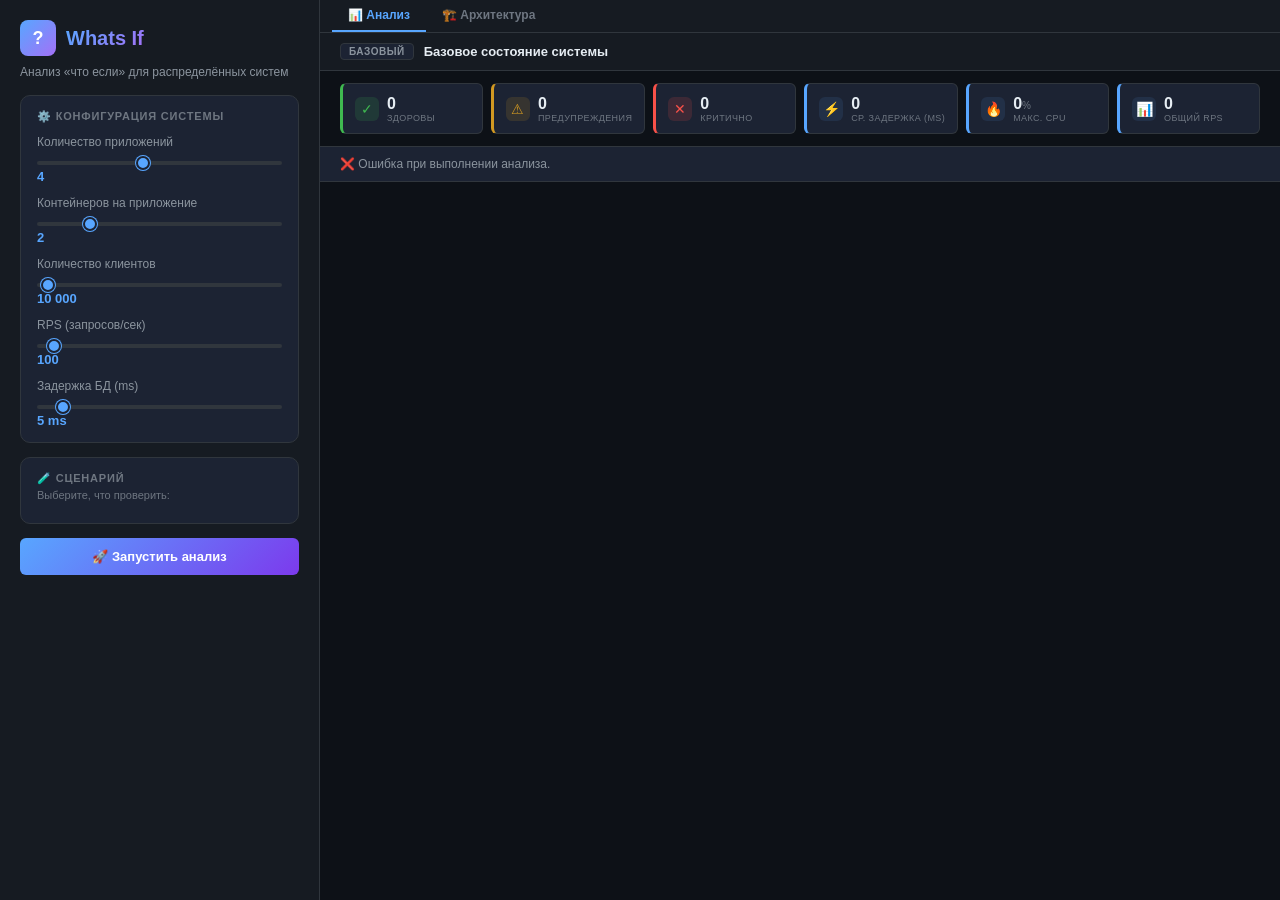
==== static/index.html @ 3dae896d "Initial commit" ====
<!DOCTYPE html>
<html lang="ru">
<head>
<meta charset="UTF-8">
<meta name="viewport" content="width=device-width, initial-scale=1.0">
<title>Whats If — Анализ сценариев</title>
<link rel="stylesheet" href="/static/css/style.css">
</head>
<body>

<div class="app">
  <aside class="sidebar">
    <div class="logo">
      <span class="logo-icon">?</span>
      <span class="logo-text">Whats If</span>
    </div>
    <p class="subtitle">Анализ «что если» для распределённых систем</p>

    <div class="panel-section">
      <h3>⚙️ Конфигурация системы</h3>

      <div class="field">
        <label for="numApps">Количество приложений</label>
        <input type="range" id="numApps" min="1" max="8" value="4">
        <div class="field-value"><span id="numAppsVal">4</span></div>
      </div>

      <div class="field">
        <label for="contsPerApp">Контейнеров на приложение</label>
        <input type="range" id="contsPerApp" min="1" max="6" value="2">
        <div class="field-value"><span id="contsPerAppVal">2</span></div>
      </div>

      <div class="field">
        <label for="numClients">Количество клиентов</label>
        <input type="range" id="numClients" min="1000" max="500000" value="10000" step="1000">
        <div class="field-value"><span id="numClientsVal">10 000</span></div>
      </div>

      <div class="field">
        <label for="rps">RPS (запросов/сек)</label>
        <input type="range" id="rps" min="10" max="2000" value="100" step="10">
        <div class="field-value"><span id="rpsVal">100</span></div>
      </div>

      <div class="field">
        <label for="dbLatency">Задержка БД (ms)</label>
        <input type="range" id="dbLatency" min="1" max="50" value="5" step="1">
        <div class="field-value"><span id="dbLatencyVal">5</span> ms</div>
      </div>
    </div>

    <div class="panel-section">
      <h3>🧪 Сценарий</h3>
      <p class="section-hint">Выберите, что проверить:</p>
      <div id="scenarios" class="scenario-list"></div>
    </div>

    <button id="analyzeBtn" class="btn-primary">🚀 Запустить анализ</button>
  </aside>

  <main class="main">
    <div class="tab-bar">
      <button class="tab active" data-tab="analysis">📊 Анализ</button>
      <button class="tab" data-tab="architecture">🏗️ Архитектура</button>
    </div>

    <div id="tabAnalysis" class="tab-panel active">
      <div class="top-bar">
        <div class="top-bar-left">
          <span class="scenario-badge" id="scenarioBadge">Базовый</span>
          <span class="scenario-label" id="scenarioLabel">Базовое состояние системы</span>
        </div>
        <div class="last-updated" id="lastUpdated"></div>
      </div>

      <div class="summary-cards" id="summaryCards">
        <div class="card summary-card healthy">
          <div class="card-icon">✓</div>
          <div class="card-body">
            <div class="card-value" id="healthyCount">0</div>
            <div class="card-label">Здоровы</div>
          </div>
        </div>
        <div class="card summary-card warning">
          <div class="card-icon">⚠</div>
          <div class="card-body">
            <div class="card-value" id="warningCount">0</div>
            <div class="card-label">Предупреждения</div>
          </div>
        </div>
        <div class="card summary-card critical">
          <div class="card-icon">✕</div>
          <div class="card-body">
            <div class="card-value" id="criticalCount">0</div>
            <div class="card-label">Критично</div>
          </div>
        </div>
        <div class="card summary-card info">
          <div class="card-icon">⚡</div>
          <div class="card-body">
            <div class="card-value" id="avgLatency">0</div>
            <div class="card-label">Ср. задержка (ms)</div>
          </div>
        </div>
        <div class="card summary-card info">
          <div class="card-icon">🔥</div>
          <div class="card-body">
            <div class="card-value" id="maxCpu">0<span class="unit">%</span></div>
            <div class="card-label">Макс. CPU</div>
          </div>
        </div>
        <div class="card summary-card info">
          <div class="card-icon">📊</div>
          <div class="card-body">
            <div class="card-value" id="totalRps">0</div>
            <div class="card-label">Общий RPS</div>
          </div>
        </div>
      </div>

      <div class="description-box" id="descriptionBox">
        <div class="desc-text" id="descText">Настройте конфигурацию и выберите сценарий, затем нажмите «Запустить анализ».</div>
      </div>

      <div class="rec-collapse" id="recBox" style="display:none">
        <div class="rec-toggle" id="recToggle">
          <span>💡 Рекомендации</span>
          <span class="rec-count" id="recCount">0</span>
          <span class="rec-arrow">▶</span>
        </div>
        <div class="rec-body" id="recBody">
          <div class="rec-list" id="recList"></div>
        </div>
      </div>

      <div class="results-panel" id="resultsPanel" style="display:none">
        <div class="results-title" id="resultsTitle"></div>
        <div class="results-verdict" id="resultsVerdict"></div>
        <div class="results-what" id="resultsWhat"></div>
        <div class="results-limits" id="resultsLimits"></div>
      </div>

      <div class="graph-container">
        <div id="graph"></div>
      </div>
    </div>

    <div id="tabArchitecture" class="tab-panel">
      <div class="top-bar">
        <div class="top-bar-left">
          <span class="scenario-label">🏗️ Архитектура системы (BI_3049)</span>
        </div>
        <div class="last-updated" id="archUpdated"></div>
        <button class="btn-primary" id="archAnalyzeAllBtn" style="font-size:12px;padding:4px 10px;margin-left:8px">🚀 Анализировать всё</button>
      </div>
      <div class="graph-container" style="position:relative">
        <div id="archGraph"></div>
        <div id="archInfo" class="arch-info" style="display:none">
          <div class="arch-info-header">
            <span id="archInfoTitle">Компонент</span>
            <button class="arch-info-close" id="archInfoClose">✕</button>
          </div>
          <div class="arch-info-body" id="archInfoBody"></div>
          <button class="btn-primary" id="archAnalyzeBtn" style="margin-top:8px;font-size:12px;padding:8px">📊 Анализировать этот компонент</button>
        </div>
      </div>
    </div>
  </main>
</div>

<div class="modal-overlay" id="modal">
  <div class="modal">
    <div class="modal-header">
      <span id="modalTitle">Детали компонента</span>
      <button class="modal-close" id="modalClose">✕</button>
    </div>
    <div class="modal-body" id="modalBody"></div>
  </div>
</div>

<script src="https://d3js.org/d3.v7.min.js"></script>
<script src="/static/js/app.js"></script>
</body>
</html>
---- static/css/style.css ----
* {
  margin: 0;
  padding: 0;
  box-sizing: border-box;
}

:root {
  --bg-primary: #0d1117;
  --bg-secondary: #161b22;
  --bg-card: #1c2333;
  --bg-hover: #212a3e;
  --border: #30363d;
  --text-primary: #e6edf3;
  --text-secondary: #8b949e;
  --text-muted: #6e7681;
  --accent: #58a6ff;
  --accent-hover: #79c0ff;
  --green: #3fb950;
  --green-bg: rgba(63, 185, 80, 0.15);
  --yellow: #d29922;
  --yellow-bg: rgba(210, 153, 34, 0.15);
  --red: #f85149;
  --red-bg: rgba(248, 81, 73, 0.15);
  --blue: #58a6ff;
  --blue-bg: rgba(88, 166, 255, 0.1);
  --radius: 10px;
  --radius-sm: 6px;
  --font-mono: 'SF Mono', Monaco, 'Cascadia Code', 'JetBrains Mono', monospace;
}

body {
  font-family: -apple-system, BlinkMacSystemFont, 'Segoe UI', Roboto, Oxygen, sans-serif;
  background: var(--bg-primary);
  color: var(--text-primary);
  height: 100vh;
  overflow: hidden;
  font-size: 14px;
}

.app {
  display: flex;
  height: 100vh;
}

/* ── Sidebar ────────────────────────────────────────────── */
.sidebar {
  width: 320px;
  min-width: 320px;
  background: var(--bg-secondary);
  border-right: 1px solid var(--border);
  padding: 20px;
  overflow-y: auto;
  display: flex;
  flex-direction: column;
  gap: 14px;
}

.logo {
  display: flex;
  align-items: center;
  gap: 10px;
}

.logo-icon {
  width: 36px;
  height: 36px;
  border-radius: 8px;
  background: linear-gradient(135deg, var(--accent), #a371f7);
  display: flex;
  align-items: center;
  justify-content: center;
  font-size: 18px;
  font-weight: 700;
  color: #fff;
}

.logo-text {
  font-size: 20px;
  font-weight: 700;
  background: linear-gradient(135deg, var(--accent), #a371f7);
  -webkit-background-clip: text;
  -webkit-text-fill-color: transparent;
  background-clip: text;
}

.subtitle {
  font-size: 12px;
  color: var(--text-secondary);
  margin-top: -6px;
  line-height: 1.4;
}

.section-hint {
  font-size: 11px;
  color: var(--text-muted);
  margin-bottom: 8px;
  margin-top: -8px;
}

/* ── Panel ──────────────────────────────────────────────── */
.panel-section {
  background: var(--bg-card);
  border: 1px solid var(--border);
  border-radius: var(--radius);
  padding: 14px 16px;
}

.panel-section h3 {
  font-size: 11px;
  text-transform: uppercase;
  letter-spacing: 0.8px;
  color: var(--text-muted);
  margin-bottom: 12px;
  font-weight: 600;
}

.field {
  margin-bottom: 12px;
}

.field:last-child {
  margin-bottom: 0;
}

.field label {
  display: block;
  font-size: 12px;
  color: var(--text-secondary);
  margin-bottom: 3px;
  font-weight: 500;
}

.field input[type="range"] {
  width: 100%;
  height: 4px;
  -webkit-appearance: none;
  appearance: none;
  background: var(--border);
  border-radius: 2px;
  outline: none;
}

.field input[type="range"]::-webkit-slider-thumb {
  -webkit-appearance: none;
  appearance: none;
  width: 14px;
  height: 14px;
  border-radius: 50%;
  background: var(--accent);
  cursor: pointer;
  border: 2px solid var(--bg-card);
  box-shadow: 0 0 0 1px var(--accent);
}

.field-value {
  font-size: 13px;
  font-weight: 600;
  color: var(--accent);
  margin-top: 1px;
}

/* ── Scenarios ──────────────────────────────────────────── */
.scenario-list {
  display: flex;
  flex-direction: column;
  gap: 4px;
}

.scenario-item {
  padding: 8px 10px;
  border: 1px solid var(--border);
  border-radius: var(--radius-sm);
  cursor: pointer;
  transition: all 0.15s ease;
  background: transparent;
}

.scenario-item:hover {
  background: var(--bg-hover);
  border-color: var(--text-muted);
}

.scenario-item.active {
  border-color: var(--accent);
  background: var(--blue-bg);
  box-shadow: 0 0 0 1px var(--accent);
}

.scenario-item .s-name {
  font-size: 12px;
  font-weight: 600;
  color: var(--text-primary);
}

.scenario-item .s-desc {
  font-size: 10px;
  color: var(--text-muted);
  margin-top: 1px;
  line-height: 1.3;
}

.scenario-item .s-params {
  font-size: 9px;
  color: var(--accent);
  margin-top: 2px;
  font-family: var(--font-mono);
}

/* ── Button ─────────────────────────────────────────────── */
.btn-primary {
  padding: 11px 24px;
  background: linear-gradient(135deg, var(--accent), #7c3aed);
  color: #fff;
  border: none;
  border-radius: var(--radius-sm);
  font-size: 13px;
  font-weight: 600;
  cursor: pointer;
  transition: all 0.15s ease;
  width: 100%;
}

.btn-primary:hover {
  filter: brightness(1.15);
  transform: translateY(-1px);
}

.btn-primary:active {
  transform: translateY(0);
}

.btn-primary:disabled {
  opacity: 0.6;
  cursor: not-allowed;
  transform: none;
  filter: none;
}

/* ── Tabs ────────────────────────────────────────────────── */
.tab-bar {
  display: flex;
  background: var(--bg-secondary);
  border-bottom: 1px solid var(--border);
  padding: 0 12px;
  gap: 0;
}

.tab {
  padding: 8px 16px;
  font-size: 12px;
  font-weight: 600;
  background: none;
  border: none;
  border-bottom: 2px solid transparent;
  color: var(--text-muted);
  cursor: pointer;
  transition: all 0.15s;
}

.tab:hover {
  color: var(--text-primary);
  background: rgba(255,255,255,0.03);
}

.tab.active {
  color: var(--accent);
  border-bottom-color: var(--accent);
}

.tab-panel {
  display: none;
  flex-direction: column;
  flex: 1;
  overflow: hidden;
}

.tab-panel.active {
  display: flex;
}

.arch-info {
  position: absolute;
  top: 12px;
  right: 12px;
  width: 260px;
  background: var(--bg-secondary);
  border: 1px solid var(--border);
  border-radius: var(--radius);
  padding: 12px;
  z-index: 10;
  box-shadow: 0 8px 24px rgba(0,0,0,0.4);
}

.arch-info-header {
  display: flex;
  align-items: center;
  justify-content: space-between;
  margin-bottom: 8px;
  font-size: 13px;
  font-weight: 600;
}

.arch-info-close {
  background: none;
  border: none;
  color: var(--text-muted);
  cursor: pointer;
  font-size: 14px;
  padding: 2px;
}

.arch-info-body {
  font-size: 11px;
  color: var(--text-secondary);
  line-height: 1.5;
}

.arch-summary-badge {
  position: absolute;
  bottom: 12px;
  left: 12px;
  background: var(--bg-secondary);
  border: 1px solid var(--border);
  border-radius: var(--radius);
  padding: 8px 12px;
  font-size: 11px;
  z-index: 10;
  box-shadow: 0 4px 12px rgba(0,0,0,0.3);
  max-width: 300px;
}

.arch-summary-badge .asb-row {
  font-weight: 600;
  margin-bottom: 2px;
}

.arch-summary-badge .asb-verdict {
  font-size: 10px;
  color: var(--text-secondary);
  line-height: 1.3;
}

.arch-summary-badge .asb-hint {
  font-size: 9px;
  color: var(--text-muted);
  margin-top: 4px;
}

.arch-summary-badge.ok { border-left: 3px solid var(--green); }
.arch-summary-badge.warn { border-left: 3px solid var(--yellow); }
.arch-summary-badge.fail { border-left: 3px solid var(--red); }

.arch-info-body dt {
  color: var(--text-muted);
  font-size: 10px;
  text-transform: uppercase;
  letter-spacing: 0.4px;
  margin-top: 6px;
}

.arch-info-body dd {
  margin-left: 0;
  color: var(--text-primary);
}

/* ── Main ───────────────────────────────────────────────── */
.main {
  flex: 1;
  display: flex;
  flex-direction: column;
  overflow: hidden;
}

.top-bar {
  display: flex;
  align-items: center;
  justify-content: space-between;
  padding: 10px 20px;
  border-bottom: 1px solid var(--border);
  background: var(--bg-secondary);
}

.top-bar-left {
  display: flex;
  align-items: center;
  gap: 10px;
}

.scenario-badge {
  font-size: 10px;
  font-weight: 700;
  text-transform: uppercase;
  letter-spacing: 0.5px;
  padding: 2px 8px;
  border-radius: 4px;
  background: var(--bg-card);
  border: 1px solid var(--border);
  color: var(--text-secondary);
}

.scenario-badge.baseline { border-color: var(--green); color: var(--green); }
.scenario-badge.load_spike { border-color: var(--yellow); color: var(--yellow); }
.scenario-badge.container_failure { border-color: var(--red); color: var(--red); }
.scenario-badge.latency_spike { border-color: var(--red); color: var(--red); }
.scenario-badge.client_growth { border-color: var(--accent); color: var(--accent); }
.scenario-badge.scale_out { border-color: var(--green); color: var(--green); }
.scenario-badge.ddos { border-color: var(--red); color: var(--red); }

.scenario-label {
  font-size: 13px;
  font-weight: 600;
  color: var(--text-primary);
}

.last-updated {
  font-size: 10px;
  color: var(--text-muted);
  font-family: var(--font-mono);
}

/* ── Summary cards ──────────────────────────────────────── */
.summary-cards {
  display: grid;
  grid-template-columns: repeat(6, 1fr);
  gap: 8px;
  padding: 12px 20px;
  background: var(--bg-primary);
  border-bottom: 1px solid var(--border);
}

.summary-card {
  display: flex;
  align-items: center;
  gap: 8px;
  padding: 10px 12px;
  border-radius: var(--radius-sm);
  background: var(--bg-card);
  border: 1px solid var(--border);
}

.summary-card.healthy { border-left: 3px solid var(--green); }
.summary-card.warning { border-left: 3px solid var(--yellow); }
.summary-card.critical { border-left: 3px solid var(--red); }
.summary-card.info { border-left: 3px solid var(--accent); }

.card-icon {
  font-size: 14px;
  width: 24px;
  height: 24px;
  border-radius: 6px;
  display: flex;
  align-items: center;
  justify-content: center;
  flex-shrink: 0;
}

.healthy .card-icon { background: var(--green-bg); color: var(--green); }
.warning .card-icon { background: var(--yellow-bg); color: var(--yellow); }
.critical .card-icon { background: var(--red-bg); color: var(--red); }
.info .card-icon { background: var(--blue-bg); color: var(--accent); }

.card-body { flex: 1; min-width: 0; }
.card-value {
  font-size: 16px;
  font-weight: 700;
  line-height: 1.2;
}
.unit {
  font-size: 10px;
  font-weight: 400;
  color: var(--text-muted);
}
.card-label {
  font-size: 9px;
  color: var(--text-muted);
  text-transform: uppercase;
  letter-spacing: 0.4px;
  white-space: nowrap;
}

/* ── Description ────────────────────────────────────────── */
.description-box {
  padding: 8px 20px;
  background: var(--bg-card);
  border-bottom: 1px solid var(--border);
}
.desc-text {
  font-size: 12px;
  color: var(--text-secondary);
  line-height: 1.5;
}

/* ── Recommendations (collapsible) ──────────────────────── */
.rec-collapse {
  border-bottom: 1px solid var(--border);
}

.rec-toggle {
  display: flex;
  align-items: center;
  gap: 6px;
  padding: 6px 20px;
  background: rgba(88, 166, 255, 0.06);
  cursor: pointer;
  font-size: 11px;
  font-weight: 700;
  text-transform: uppercase;
  letter-spacing: 0.6px;
  color: var(--accent);
  user-select: none;
  transition: background 0.15s;
}

.rec-toggle:hover {
  background: rgba(88, 166, 255, 0.12);
}

.rec-count {
  margin-left: auto;
  font-size: 9px;
  background: var(--accent);
  color: #fff;
  border-radius: 10px;
  padding: 0 6px;
  line-height: 16px;
  font-weight: 700;
}

.rec-arrow {
  font-size: 8px;
  color: var(--text-muted);
  transition: transform 0.15s;
}

.rec-body {
  display: none;
  padding: 4px 20px 8px;
  background: rgba(88, 166, 255, 0.03);
}

.rec-collapse.rec-open .rec-body {
  display: block;
}

.rec-list {
  display: flex;
  flex-direction: column;
  gap: 3px;
}

.rec-item {
  font-size: 12px;
  color: var(--text-secondary);
  padding: 3px 8px;
  border-radius: 4px;
  background: var(--bg-card);
  border-left: 2px solid var(--accent);
}

.rec-item.critical {
  border-left-color: var(--red);
  color: var(--red);
  background: var(--red-bg);
}

.rec-item.warning {
  border-left-color: var(--yellow);
  color: var(--yellow);
  background: var(--yellow-bg);
}

.rec-item.success {
  border-left-color: var(--green);
  color: var(--green);
  background: var(--green-bg);
}

/* ── Results Panel ──────────────────────────────────────── */
.results-panel {
  padding: 10px 20px;
  background: var(--bg-primary);
  border-bottom: 1px solid var(--border);
}

.results-title {
  font-size: 11px;
  font-weight: 700;
  text-transform: uppercase;
  letter-spacing: 0.6px;
  color: var(--accent);
  margin-bottom: 6px;
}

.results-verdict {
  font-size: 13px;
  font-weight: 600;
  padding: 6px 10px;
  border-radius: var(--radius-sm);
  margin-bottom: 6px;
}

.results-verdict.ok { background: var(--green-bg); color: var(--green); }
.results-verdict.warn { background: var(--yellow-bg); color: var(--yellow); }
.results-verdict.fail { background: var(--red-bg); color: var(--red); }

.results-what {
  font-size: 11px;
  color: var(--text-secondary);
  line-height: 1.5;
  margin-bottom: 8px;
  padding: 6px 10px;
  background: var(--bg-card);
  border-radius: var(--radius-sm);
  border-left: 2px solid var(--accent);
}

.limits-table {
  width: 100%;
  border-collapse: collapse;
  font-size: 11px;
}

.limits-table th {
  text-align: left;
  padding: 4px 6px;
  color: var(--text-muted);
  font-weight: 600;
  border-bottom: 1px solid var(--border);
}

.limits-table td {
  padding: 4px 6px;
  border-bottom: 1px solid var(--border);
  color: var(--text-secondary);
  font-family: var(--font-mono);
  font-size: 10px;
}

.limits-table td:first-child {
  color: var(--text-primary);
  font-family: inherit;
  font-weight: 500;
}

.limits-table .limit-ok { color: var(--green); }
.limits-table .limit-warn { color: var(--yellow); }
.limits-table .limit-fail { color: var(--red); }

/* ── Graph ──────────────────────────────────────────────── */
.graph-container {
  flex: 1;
  position: relative;
  overflow: hidden;
}

#graph {
  width: 100%;
  height: 100%;
}

.graph-container svg {
  width: 100%;
  height: 100%;
}

.node rect,
.node .node-bg {
  cursor: pointer;
  transition: opacity 0.15s;
}

.node:hover rect,
.node:hover .node-bg {
  opacity: 0.85;
}

.node-label {
  font-size: 10px;
  font-weight: 600;
  fill: var(--text-primary);
  pointer-events: none;
  text-anchor: middle;
  font-family: -apple-system, BlinkMacSystemFont, 'Segoe UI', Roboto, sans-serif;
}

.node-sublabel {
  font-size: 8px;
  fill: var(--text-muted);
  pointer-events: none;
  text-anchor: middle;
}

.edge-path {
  stroke-width: 1.5;
  fill: none;
  transition: all 0.3s;
}

.edge-label {
  font-size: 8px;
  fill: var(--text-muted);
  text-anchor: middle;
  font-family: var(--font-mono);
}

/* ── Critical pulse glow ────────────────────────────────── */
@keyframes pulse-glow {
  0%, 100% { filter: drop-shadow(0 0 4px rgba(248,81,73,0.6)); }
  50% { filter: drop-shadow(0 0 12px rgba(248,81,73,1)); }
}

@keyframes pulse-opacity {
  0%, 100% { opacity: 0.5; }
  50% { opacity: 0.15; }
}

.node.critical .node-bg {
  animation: pulse-glow 1.5s ease-in-out infinite;
}

/* ── Modal ──────────────────────────────────────────────── */
.modal-overlay {
  display: none;
  position: fixed;
  top: 0; left: 0; right: 0; bottom: 0;
  background: rgba(0,0,0,0.65);
  z-index: 100;
  align-items: center;
  justify-content: center;
}

.modal-overlay.open {
  display: flex;
}

.modal {
  background: var(--bg-secondary);
  border: 1px solid var(--border);
  border-radius: var(--radius);
  width: 420px;
  max-height: 80vh;
  overflow-y: auto;
  box-shadow: 0 20px 60px rgba(0,0,0,0.5);
}

.modal-header {
  display: flex;
  align-items: center;
  justify-content: space-between;
  padding: 14px 18px;
  border-bottom: 1px solid var(--border);
  font-size: 14px;
  font-weight: 600;
}

.modal-close {
  background: none;
  border: none;
  color: var(--text-muted);
  font-size: 16px;
  cursor: pointer;
  padding: 4px;
  line-height: 1;
}

.modal-close:hover {
  color: var(--text-primary);
}

.modal-body {
  padding: 16px 18px;
}

.metric-grid {
  display: grid;
  grid-template-columns: 1fr 1fr;
  gap: 8px;
}

.metric-item {
  background: var(--bg-card);
  border: 1px solid var(--border);
  border-radius: var(--radius-sm);
  padding: 8px 10px;
}

.metric-item .m-label {
  font-size: 9px;
  color: var(--text-muted);
  text-transform: uppercase;
  letter-spacing: 0.4px;
}

.metric-item .m-value {
  font-size: 15px;
  font-weight: 700;
  margin-top: 1px;
}

.m-value.healthy { color: var(--green); }
.m-value.warning { color: var(--yellow); }
.m-value.critical { color: var(--red); }

.modal-status {
  margin-top: 12px;
  padding: 8px 12px;
  border-radius: var(--radius-sm);
  font-size: 12px;
  font-weight: 600;
  text-align: center;
}

.modal-status.healthy { background: var(--green-bg); color: var(--green); }
.modal-status.warning { background: var(--yellow-bg); color: var(--yellow); }
.modal-status.critical { background: var(--red-bg); color: var(--red); }

/* ── Scrollbar ──────────────────────────────────────────── */
::-webkit-scrollbar { width: 5px; }
::-webkit-scrollbar-track { background: transparent; }
::-webkit-scrollbar-thumb { background: var(--border); border-radius: 3px; }
::-webkit-scrollbar-thumb:hover { background: var(--text-muted); }

/* ── Responsive ─────────────────────────────────────────── */
@media (max-width: 1100px) {
  .sidebar { width: 260px; min-width: 260px; }
  .summary-cards { grid-template-columns: repeat(3, 1fr); }
}

@media (max-width: 768px) {
  .app { flex-direction: column; }
  .sidebar { width: 100%; min-width: 0; max-height: 45vh; }
  .summary-cards { grid-template-columns: repeat(2, 1fr); }
}
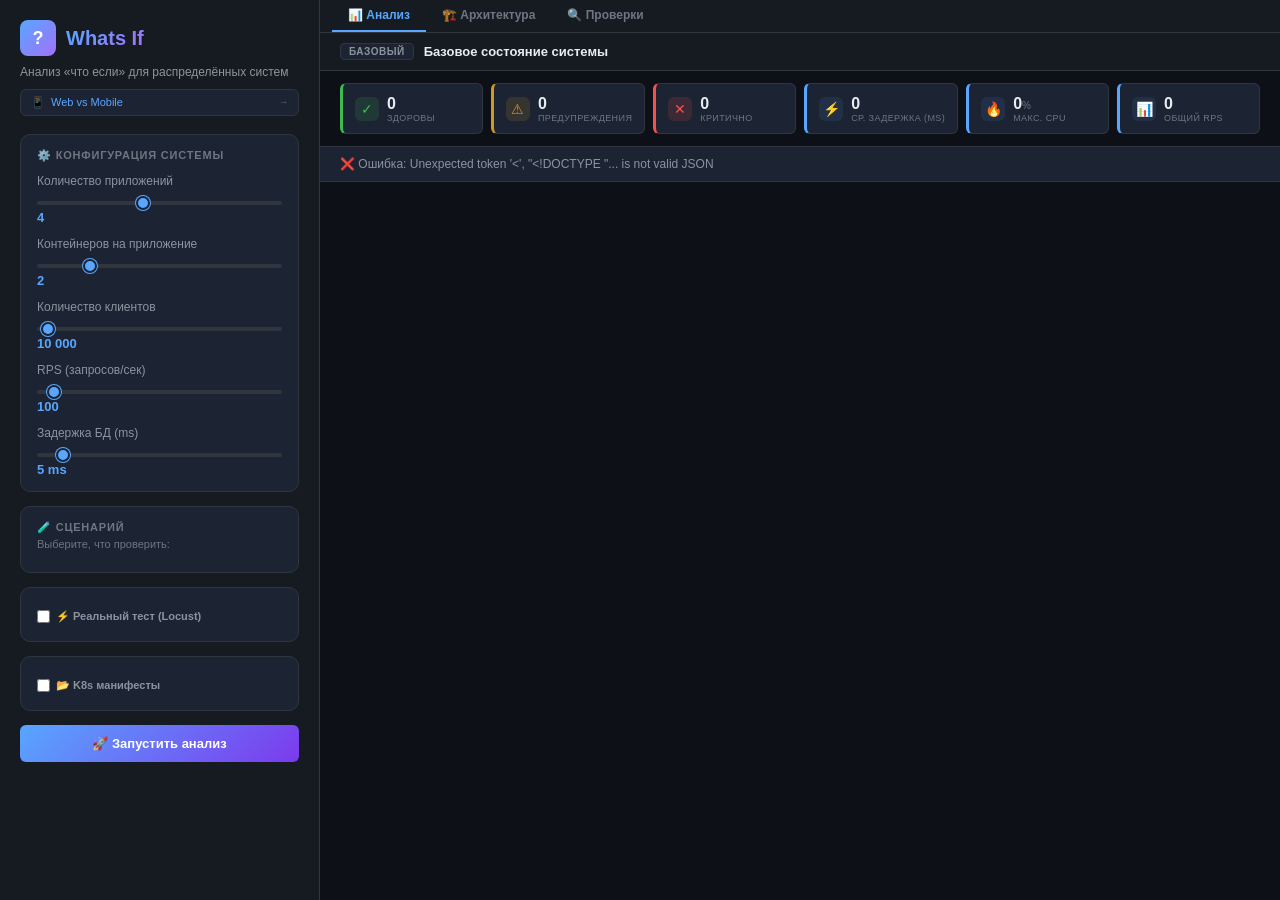
==== commit 2639543e: "Add assertions, Locust testing, K8s manifest parsing, and UI improvements" ====
--- a/static/index.html
+++ b/static/index.html
@@ -15,6 +15,11 @@
       <span class="logo-text">Whats If</span>
     </div>
     <p class="subtitle">Анализ «что если» для распределённых систем</p>
+    <div style="margin-top:-6px;margin-bottom:4px">
+      <a href="/static/interfaces.html" style="display:flex;align-items:center;gap:6px;padding:6px 10px;border:1px solid var(--border);border-radius:var(--radius-sm);font-size:11px;color:var(--accent);text-decoration:none;transition:all 0.15s;background:var(--bg-card)" onmouseover="this.style.borderColor='var(--accent)'" onmouseout="this.style.borderColor='var(--border)'">
+        <span>📱</span> Web vs Mobile <span style="font-size:9px;color:var(--text-muted);margin-left:auto">→</span>
+      </a>
+    </div>
 
     <div class="panel-section">
       <h3>⚙️ Конфигурация системы</h3>
@@ -56,6 +61,62 @@
       <div id="scenarios" class="scenario-list"></div>
     </div>
 
+    <div class="panel-section">
+      <div class="locust-toggle" id="locustToggle">
+        <label class="locust-toggle-label">
+          <input type="checkbox" id="locustCheck"> ⚡ Реальный тест (Locust)
+        </label>
+      </div>
+
+      <div id="locustConfig" style="display:none;margin-top:8px">
+        <div class="field">
+          <label for="locustUrl">Target URL</label>
+          <input type="text" id="locustUrl" class="locust-input" value="http://localhost:8000">
+        </div>
+
+        <div class="field">
+          <label for="locustUsers">Пользователи</label>
+          <input type="range" id="locustUsers" min="1" max="100" value="10">
+          <div class="field-value"><span id="locustUsersVal">10</span></div>
+        </div>
+
+        <div class="field">
+          <label for="locustSpawnRate">Скорость запуска (users/sec)</label>
+          <input type="range" id="locustSpawnRate" min="1" max="20" value="2">
+          <div class="field-value"><span id="locustSpawnRateVal">2</span></div>
+        </div>
+
+        <div class="field">
+          <label for="locustDuration">Длительность (сек)</label>
+          <input type="range" id="locustDuration" min="5" max="300" value="15">
+          <div class="field-value"><span id="locustDurationVal">15</span></div>
+        </div>
+
+        <div class="field" style="flex-direction:column;align-items:stretch">
+          <label>Endpoint'ы (каждый с новой строки)</label>
+          <textarea id="locustEndpoints" class="locust-input" rows="3">/api/scenarios</textarea>
+        </div>
+      </div>
+    </div>
+
+    <div class="panel-section" id="manifestSection">
+      <div class="manifest-toggle">
+        <label class="manifest-toggle-label">
+          <input type="checkbox" id="manifestCheck"> 📂 K8s манифесты
+        </label>
+      </div>
+      <div id="manifestConfig" style="display:none;margin-top:8px">
+        <div class="field" style="flex-direction:column;align-items:stretch">
+          <label>Загрузите YAML-файлы (deployment, hpa, service, ingress)</label>
+          <input type="file" id="manifestFiles" multiple accept=".yaml,.yml" style="font-size:11px;color:var(--text-secondary)">
+        </div>
+        <div id="manifestResult" style="display:none;margin-top:8px">
+          <div style="font-size:10px;font-weight:600;color:var(--text-muted);text-transform:uppercase;margin-bottom:4px">Распознано:</div>
+          <div id="manifestAppList" style="font-size:11px"></div>
+        </div>
+      </div>
+    </div>
+
     <button id="analyzeBtn" class="btn-primary">🚀 Запустить анализ</button>
   </aside>
 
@@ -63,6 +124,7 @@
     <div class="tab-bar">
       <button class="tab active" data-tab="analysis">📊 Анализ</button>
       <button class="tab" data-tab="architecture">🏗️ Архитектура</button>
+      <button class="tab" data-tab="assertions">🔍 Проверки</button>
     </div>
 
     <div id="tabAnalysis" class="tab-panel active">
@@ -116,6 +178,15 @@
             <div class="card-value" id="totalRps">0</div>
             <div class="card-label">Общий RPS</div>
           </div>
+        </div>
+      </div>
+
+      <div class="assert-summary" id="assertMainSummary" style="display:none">
+        <div class="assert-summary-label">🔍 Проверки</div>
+        <div class="assert-summary-badges">
+          <span class="as-badge pass" id="mainAssertPass">0 ✓</span>
+          <span class="as-badge fail" id="mainAssertFail">0 ✗</span>
+          <span class="as-badge total" id="mainAssertTotal">0</span>
         </div>
       </div>
 
@@ -166,6 +237,73 @@
         </div>
       </div>
     </div>
+
+    <div id="tabAssertions" class="tab-panel">
+      <div class="assertions-layout">
+        <aside class="assertions-sidebar">
+          <h3 class="assertions-sidebar-title">🔍 Проверки</h3>
+          <p class="assertions-sidebar-hint">Выберите проверки для запуска:</p>
+          <div class="assertions-rules" id="assertionsRules"></div>
+          <div class="assertions-actions">
+            <button class="btn-secondary" id="addJsr223Btn">+ 📜 JSR223</button>
+            <button class="btn-primary" id="runAssertionsBtn">▶ Запустить проверки</button>
+          </div>
+          <div class="assertions-sidebar-stats">
+            <div class="as-stat">
+              <span class="as-stat-value pass" id="assertPassCount">0</span>
+              <span class="as-stat-label">Пройдено</span>
+            </div>
+            <div class="as-stat">
+              <span class="as-stat-value fail" id="assertFailCount">0</span>
+              <span class="as-stat-label">Провалено</span>
+            </div>
+            <div class="as-stat">
+              <span class="as-stat-value total" id="assertTotalCount">0</span>
+              <span class="as-stat-label">Всего</span>
+            </div>
+          </div>
+          <button class="btn-secondary" id="showDetailsBtn" style="margin-top:8px;width:100%;font-size:11px">📋 Детали проверок</button>
+        </aside>
+        <main class="assertions-main">
+          <div class="top-bar">
+            <div class="top-bar-left">
+              <span class="scenario-label">🔍 Результаты проверок</span>
+            </div>
+            <div class="top-bar-right">
+              <div class="view-toggle" id="assertViewToggle">
+                <button class="view-toggle-btn active" data-view="table">📋 Таблица</button>
+                <button class="view-toggle-btn" data-view="tree">🌳 Дерево</button>
+              </div>
+              <div class="last-updated" id="assertLastUpdated"></div>
+            </div>
+          </div>
+          <div class="assertions-results" id="assertionsResults" style="display:none">
+            <div class="assertions-results-table-wrapper" id="assertTableWrap">
+              <table class="assertions-table" id="assertionsTable">
+                <thead>
+                  <tr>
+                    <th>Компонент</th>
+                    <th>Проверка</th>
+                    <th>Тип</th>
+                    <th>Ожидание</th>
+                    <th>Факт</th>
+                    <th>Статус</th>
+                  </tr>
+                </thead>
+                <tbody id="assertionsTableBody"></tbody>
+              </table>
+            </div>
+            <div class="assertions-results-tree" id="assertTreeWrap" style="display:none">
+              <div class="assert-tree" id="assertTree"></div>
+            </div>
+          </div>
+          <div class="graph-container">
+            <div id="assertionGraph"></div>
+          </div>
+        </main>
+      </div>
+    </div>
+
   </main>
 </div>
 
@@ -179,6 +317,26 @@
   </div>
 </div>
 
+<div class="modal-overlay" id="ruleModal">
+  <div class="modal modal-wide">
+    <div class="modal-header">
+      <span id="ruleModalTitle">Настройка правила</span>
+      <button class="modal-close" id="ruleModalClose">✕</button>
+    </div>
+    <div class="modal-body" id="ruleModalBody"></div>
+  </div>
+</div>
+
+<div class="modal-overlay" id="detailsModal">
+  <div class="modal modal-wide modal-tall">
+    <div class="modal-header">
+      <span>📋 Детали проверок</span>
+      <button class="modal-close" id="detailsModalClose">✕</button>
+    </div>
+    <div class="modal-body" id="detailsModalBody"></div>
+  </div>
+</div>
+
 <script src="https://d3js.org/d3.v7.min.js"></script>
 <script src="/static/js/app.js"></script>
 </body>
--- a/static/css/style.css
+++ b/static/css/style.css
@@ -34,7 +34,7 @@
   color: var(--text-primary);
   height: 100vh;
   overflow: hidden;
-  font-size: 14px;
+  font-size: 16px;
 }
 
 .app {
@@ -103,6 +103,95 @@
   border: 1px solid var(--border);
   border-radius: var(--radius);
   padding: 14px 16px;
+}
+
+/* ── Manifest Toggle ── */
+.manifest-toggle {
+  margin-top: 4px;
+}
+
+.manifest-toggle-label {
+  display: flex;
+  align-items: center;
+  gap: 6px;
+  font-size: 11px;
+  font-weight: 600;
+  color: var(--text-secondary);
+  cursor: pointer;
+  padding: 4px 0;
+}
+
+.manifest-toggle-label input[type="checkbox"] {
+  accent-color: var(--accent);
+}
+
+.manifest-app-row {
+  display: flex;
+  align-items: center;
+  gap: 6px;
+  padding: 3px 0;
+  font-size: 11px;
+  border-bottom: 1px solid var(--border);
+}
+
+.manifest-app-row:last-child {
+  border-bottom: none;
+}
+
+.manifest-app-name {
+  flex: 1;
+  font-weight: 600;
+  color: var(--text-primary);
+}
+
+.manifest-app-badge {
+  font-size: 9px;
+  padding: 1px 5px;
+  border-radius: 3px;
+  background: var(--bg-hover);
+  color: var(--text-muted);
+  font-family: var(--font-mono);
+}
+
+/* ── Locust Toggle ── */
+.locust-toggle {
+  margin-top: 4px;
+}
+
+.locust-toggle-label {
+  display: flex;
+  align-items: center;
+  gap: 6px;
+  font-size: 11px;
+  font-weight: 600;
+  color: var(--text-secondary);
+  cursor: pointer;
+  padding: 4px 0;
+}
+
+.locust-toggle-label input[type="checkbox"] {
+  accent-color: var(--accent);
+}
+
+.locust-input {
+  width: 100%;
+  background: var(--bg-primary);
+  border: 1px solid var(--border);
+  border-radius: var(--radius-sm);
+  color: var(--text-primary);
+  padding: 6px 8px;
+  font-size: 12px;
+  font-family: var(--font-mono);
+  box-sizing: border-box;
+}
+
+.locust-input:focus {
+  outline: none;
+  border-color: var(--accent);
+}
+
+textarea.locust-input {
+  resize: vertical;
 }
 
 .panel-section h3 {
@@ -479,6 +568,52 @@
 }
 
 /* ── Description ────────────────────────────────────────── */
+/* ── Assertion Summary on main page ── */
+.assert-summary {
+  display: flex;
+  align-items: center;
+  gap: 12px;
+  padding: 6px 20px;
+  background: var(--bg-card);
+  border-bottom: 1px solid var(--border);
+}
+
+.assert-summary-label {
+  font-size: 11px;
+  font-weight: 600;
+  color: var(--text-muted);
+  text-transform: uppercase;
+  letter-spacing: 0.5px;
+}
+
+.assert-summary-badges {
+  display: flex;
+  gap: 6px;
+}
+
+.as-badge {
+  font-size: 11px;
+  font-weight: 700;
+  padding: 2px 8px;
+  border-radius: 4px;
+  font-family: var(--font-mono);
+}
+
+.as-badge.pass {
+  background: rgba(34, 197, 94, 0.12);
+  color: var(--green);
+}
+
+.as-badge.fail {
+  background: rgba(239, 68, 68, 0.12);
+  color: var(--red);
+}
+
+.as-badge.total {
+  background: var(--bg-hover);
+  color: var(--text-muted);
+}
+
 .description-box {
   padding: 8px 20px;
   background: var(--bg-card);
@@ -820,6 +955,648 @@
 ::-webkit-scrollbar-thumb { background: var(--border); border-radius: 3px; }
 ::-webkit-scrollbar-thumb:hover { background: var(--text-muted); }
 
+/* ── Assertions Tab ──────────────────────────────────────── */
+.assertions-layout {
+  display: flex;
+  flex: 1;
+  overflow: hidden;
+}
+
+.assertions-sidebar {
+  width: 260px;
+  min-width: 260px;
+  background: var(--bg-secondary);
+  border-right: 1px solid var(--border);
+  padding: 16px;
+  display: flex;
+  flex-direction: column;
+  gap: 8px;
+  overflow-y: auto;
+}
+
+.assertions-sidebar-title {
+  font-size: 13px;
+  font-weight: 700;
+  color: var(--text-primary);
+}
+
+.assertions-sidebar-hint {
+  font-size: 10px;
+  color: var(--text-muted);
+  margin-top: -4px;
+}
+
+.assertions-rules {
+  display: flex;
+  flex-direction: column;
+  gap: 4px;
+  flex: 1;
+}
+
+.assertion-rule {
+  display: flex;
+  align-items: center;
+  gap: 8px;
+  padding: 8px 10px;
+  background: var(--bg-card);
+  border: 1px solid var(--border);
+  border-radius: var(--radius-sm);
+  font-size: 11px;
+  cursor: pointer;
+  transition: all 0.15s;
+  user-select: none;
+}
+
+.assertion-rule:hover {
+  border-color: var(--accent);
+  background: var(--bg-hover);
+}
+
+.assertion-rule.active {
+  border-left: 3px solid var(--accent);
+  background: var(--blue-bg);
+}
+
+.assertion-rule .rule-toggle {
+  width: 16px;
+  height: 16px;
+  border-radius: 4px;
+  border: 2px solid var(--border);
+  display: flex;
+  align-items: center;
+  justify-content: center;
+  font-size: 10px;
+  color: #fff;
+  flex-shrink: 0;
+  transition: all 0.15s;
+}
+
+.assertion-rule .rule-toggle.on {
+  background: var(--accent);
+  border-color: var(--accent);
+}
+
+.assertion-rule .rule-toggle.off {
+  background: transparent;
+  border-color: var(--text-muted);
+}
+
+.assertion-rule .rule-body {
+  flex: 1;
+  min-width: 0;
+}
+
+.assertion-rule .rule-name {
+  color: var(--text-primary);
+  font-weight: 600;
+  font-size: 11px;
+}
+
+.assertion-rule .rule-meta {
+  display: flex;
+  gap: 6px;
+  margin-top: 1px;
+}
+
+.assertion-rule .rule-jmeter {
+  font-size: 8px;
+  color: var(--text-muted);
+  background: var(--bg-primary);
+  padding: 0 4px;
+  border-radius: 3px;
+  text-transform: uppercase;
+  letter-spacing: 0.3px;
+}
+
+.assertion-rule .rule-threshold {
+  font-size: 9px;
+  color: var(--accent);
+  font-family: var(--font-mono);
+}
+
+.assertion-rule .rule-status {
+  font-size: 9px;
+  font-weight: 700;
+  font-family: var(--font-mono);
+  text-align: right;
+  flex-shrink: 0;
+  min-width: 36px;
+}
+
+.assertion-rule .rule-status.pass {
+  color: var(--green);
+}
+
+.assertion-rule .rule-status.fail {
+  color: var(--red);
+}
+
+.assertion-rule .rule-status.none {
+  color: var(--text-muted);
+}
+
+.assertions-sidebar-stats {
+  display: flex;
+  gap: 4px;
+  padding: 8px 0;
+  border-top: 1px solid var(--border);
+  margin-top: auto;
+}
+
+.as-stat {
+  flex: 1;
+  text-align: center;
+}
+
+.as-stat-value {
+  display: block;
+  font-size: 16px;
+  font-weight: 700;
+  line-height: 1.2;
+}
+
+.as-stat-value.pass { color: var(--green); }
+.as-stat-value.fail { color: var(--red); }
+.as-stat-value.total { color: var(--accent); }
+
+.as-stat-label {
+  font-size: 8px;
+  color: var(--text-muted);
+  text-transform: uppercase;
+  letter-spacing: 0.3px;
+}
+
+.assertions-main {
+  flex: 1;
+  display: flex;
+  flex-direction: column;
+  overflow: hidden;
+}
+
+.assertions-results {
+  padding: 6px 16px;
+  background: var(--bg-primary);
+  border-bottom: 1px solid var(--border);
+  max-height: 160px;
+  overflow-y: auto;
+}
+
+.assertions-results-table-wrapper {
+  overflow-x: auto;
+}
+
+.assertions-table {
+  width: 100%;
+  border-collapse: collapse;
+  font-size: 10px;
+}
+
+.assertions-table th {
+  text-align: left;
+  padding: 4px 8px;
+  color: var(--text-muted);
+  font-weight: 600;
+  border-bottom: 1px solid var(--border);
+  white-space: nowrap;
+}
+
+.assertions-table td {
+  padding: 3px 8px;
+  border-bottom: 1px solid var(--border);
+  color: var(--text-secondary);
+  font-family: var(--font-mono);
+  font-size: 10px;
+}
+
+.assertions-table td:first-child {
+  font-family: inherit;
+  font-weight: 500;
+  color: var(--text-primary);
+}
+
+.assertions-table .assert-pass {
+  color: var(--green);
+  font-weight: 600;
+}
+
+.assertions-table .assert-fail {
+  color: var(--red);
+  font-weight: 600;
+}
+
+.assert-check-pass {
+  fill: var(--green);
+}
+
+.assert-check-fail {
+  fill: var(--red);
+}
+
+.assertions-actions {
+  display: flex;
+  flex-direction: column;
+  gap: 6px;
+  margin-top: 4px;
+}
+
+.btn-secondary {
+  padding: 8px 16px;
+  background: var(--bg-card);
+  color: var(--text-primary);
+  border: 1px solid var(--border);
+  border-radius: var(--radius-sm);
+  font-size: 11px;
+  font-weight: 600;
+  cursor: pointer;
+  transition: all 0.15s ease;
+  width: 100%;
+  text-align: center;
+}
+
+.btn-secondary:hover {
+  border-color: var(--accent);
+  color: var(--accent);
+  background: var(--blue-bg);
+}
+
+.top-bar-right {
+  display: flex;
+  align-items: center;
+  gap: 8px;
+}
+
+.view-toggle {
+  display: flex;
+  background: var(--bg-primary);
+  border: 1px solid var(--border);
+  border-radius: var(--radius-sm);
+  overflow: hidden;
+}
+
+.view-toggle-btn {
+  padding: 3px 8px;
+  font-size: 10px;
+  font-weight: 600;
+  background: none;
+  border: none;
+  color: var(--text-muted);
+  cursor: pointer;
+  transition: all 0.15s;
+}
+
+.view-toggle-btn.active {
+  background: var(--accent);
+  color: #fff;
+}
+
+.view-toggle-btn:not(.active):hover {
+  color: var(--text-primary);
+}
+
+/* ── Tree View ── */
+.assertions-results-tree {
+  max-height: 200px;
+  overflow-y: auto;
+  padding: 4px 0;
+}
+
+.assert-tree {
+  font-size: 11px;
+  user-select: none;
+}
+
+.assert-tree-node {
+  padding: 1px 0;
+}
+
+.assert-tree-toggle {
+  display: inline-block;
+  width: 12px;
+  cursor: pointer;
+  color: var(--text-muted);
+  font-size: 8px;
+}
+
+.assert-tree-toggle.expanded::before {
+  content: '▼';
+}
+
+.assert-tree-toggle.collapsed::before {
+  content: '▶';
+}
+
+.assert-tree-toggle.leaf {
+  visibility: hidden;
+}
+
+.assert-tree-content {
+  margin-left: 16px;
+}
+
+.assert-tree-row {
+  display: flex;
+  align-items: center;
+  gap: 6px;
+  padding: 2px 4px;
+  border-radius: 3px;
+  cursor: pointer;
+}
+
+.assert-tree-row:hover {
+  background: var(--bg-hover);
+}
+
+.assert-tree-icon {
+  width: 16px;
+  text-align: center;
+  font-size: 10px;
+}
+
+.assert-tree-label {
+  flex: 1;
+  color: var(--text-primary);
+  font-size: 10px;
+}
+
+.assert-tree-value {
+  font-family: var(--font-mono);
+  font-size: 9px;
+}
+
+.assert-tree-value.pass { color: var(--green); }
+.assert-tree-value.fail { color: var(--red); }
+
+/* ── Rule Editor Modal ── */
+.modal-wide {
+  width: 520px;
+  max-width: 90vw;
+}
+
+.rule-editor {
+  font-size: 12px;
+}
+
+.rule-editor .re-section {
+  margin-bottom: 12px;
+}
+
+.rule-editor .re-label {
+  display: block;
+  font-size: 10px;
+  color: var(--text-muted);
+  text-transform: uppercase;
+  letter-spacing: 0.4px;
+  margin-bottom: 4px;
+  font-weight: 600;
+}
+
+.rule-editor .re-row {
+  display: flex;
+  align-items: center;
+  gap: 8px;
+  margin-top: 4px;
+}
+
+.rule-editor select,
+.rule-editor input[type="text"],
+.rule-editor input[type="number"] {
+  background: var(--bg-primary);
+  border: 1px solid var(--border);
+  border-radius: var(--radius-sm);
+  color: var(--text-primary);
+  padding: 4px 8px;
+  font-size: 11px;
+  font-family: var(--font-mono);
+}
+
+.rule-editor select {
+  min-width: 100px;
+}
+
+.rule-editor input[type="text"],
+.rule-editor input[type="number"] {
+  min-width: 60px;
+}
+
+.rule-editor label.re-check {
+  display: flex;
+  align-items: center;
+  gap: 6px;
+  font-size: 11px;
+  color: var(--text-secondary);
+  cursor: pointer;
+}
+
+.rule-editor input[type="checkbox"] {
+  accent-color: var(--accent);
+}
+
+.rule-editor textarea {
+  width: 100%;
+  min-height: 80px;
+  background: var(--bg-primary);
+  border: 1px solid var(--border);
+  border-radius: var(--radius-sm);
+  color: var(--text-primary);
+  padding: 6px 8px;
+  font-size: 11px;
+  font-family: var(--font-mono);
+  resize: vertical;
+}
+
+.rule-editor .re-help {
+  font-size: 10px;
+  color: var(--text-muted);
+  margin-top: 2px;
+  line-height: 1.4;
+}
+
+.rule-editor .re-badge {
+  display: inline-block;
+  font-size: 9px;
+  padding: 1px 5px;
+  border-radius: 3px;
+  background: var(--bg-hover);
+  color: var(--text-secondary);
+  font-family: var(--font-mono);
+}
+
+.rule-editor .re-btn-row {
+  display: flex;
+  gap: 8px;
+  justify-content: flex-end;
+  margin-top: 16px;
+}
+
+.rule-editor .re-btn-row button {
+  padding: 6px 16px;
+  border-radius: var(--radius-sm);
+  font-size: 11px;
+  font-weight: 600;
+  cursor: pointer;
+  border: none;
+  transition: all 0.15s;
+}
+
+.rule-editor .re-btn-save {
+  background: var(--accent);
+  color: #fff;
+}
+
+.rule-editor .re-btn-save:hover {
+  filter: brightness(1.15);
+}
+
+.rule-editor .re-btn-delete {
+  background: var(--red-bg);
+  color: var(--red);
+}
+
+.rule-editor .re-btn-delete:hover {
+  background: var(--red);
+  color: #fff;
+}
+
+.rule-editor .re-section-divider {
+  height: 1px;
+  background: var(--border);
+  margin: 12px 0;
+}
+
+/* ── Details Modal ── */
+.modal-tall {
+  width: 640px;
+  max-width: 92vw;
+  max-height: 85vh;
+}
+
+.details-report {
+  font-size: 12px;
+  display: flex;
+  flex-direction: column;
+  gap: 16px;
+}
+
+.details-report .dr-summary {
+  display: flex;
+  gap: 16px;
+  padding-bottom: 12px;
+  border-bottom: 1px solid var(--border);
+}
+
+.details-report .dr-summary-item {
+  font-size: 11px;
+  color: var(--text-muted);
+}
+
+.details-report .dr-summary-item strong {
+  font-size: 16px;
+  color: var(--text-primary);
+  display: block;
+}
+
+.details-report .dr-rule-group {
+  border: 1px solid var(--border);
+  border-radius: var(--radius-sm);
+  overflow: hidden;
+}
+
+.details-report .dr-rule-header {
+  display: flex;
+  align-items: center;
+  gap: 8px;
+  padding: 8px 10px;
+  font-weight: 600;
+  font-size: 12px;
+  cursor: pointer;
+  user-select: none;
+  border-bottom: 1px solid var(--border);
+}
+
+.details-report .dr-rule-header.pass {
+  background: rgba(34, 197, 94, 0.08);
+}
+
+.details-report .dr-rule-header.fail {
+  background: rgba(239, 68, 68, 0.08);
+}
+
+.details-report .dr-rule-header .dr-toggle {
+  font-size: 8px;
+  transition: transform 0.15s;
+}
+
+.details-report .dr-rule-header .dr-toggle.collapsed {
+  transform: rotate(-90deg);
+}
+
+.details-report .dr-rule-header .dr-label {
+  flex: 1;
+}
+
+.details-report .dr-rule-header .dr-badge {
+  font-size: 10px;
+  padding: 1px 6px;
+  border-radius: 3px;
+  font-family: var(--font-mono);
+}
+
+.details-report .dr-rule-header .dr-badge.pass {
+  background: rgba(34, 197, 94, 0.15);
+  color: var(--green);
+}
+
+.details-report .dr-rule-header .dr-badge.fail {
+  background: rgba(239, 68, 68, 0.15);
+  color: var(--red);
+}
+
+.details-report .dr-rule-body {
+  padding: 0;
+}
+
+.details-report .dr-comp-row {
+  display: flex;
+  align-items: center;
+  padding: 6px 10px 6px 28px;
+  gap: 8px;
+  font-size: 11px;
+  border-bottom: 1px solid var(--border);
+}
+
+.details-report .dr-comp-row:last-child {
+  border-bottom: none;
+}
+
+.details-report .dr-comp-row .dr-comp-icon {
+  width: 16px;
+  text-align: center;
+}
+
+.details-report .dr-comp-row .dr-comp-label {
+  flex: 1;
+  color: var(--text-secondary);
+}
+
+.details-report .dr-comp-row .dr-comp-expected {
+  color: var(--text-muted);
+  font-family: var(--font-mono);
+  font-size: 10px;
+}
+
+.details-report .dr-comp-row .dr-comp-actual {
+  font-family: var(--font-mono);
+  font-size: 10px;
+  min-width: 40px;
+  text-align: right;
+}
+
+.details-report .dr-comp-row .dr-comp-status {
+  width: 20px;
+  text-align: center;
+  font-size: 12px;
+}
+
 /* ── Responsive ─────────────────────────────────────────── */
 @media (max-width: 1100px) {
   .sidebar { width: 260px; min-width: 260px; }
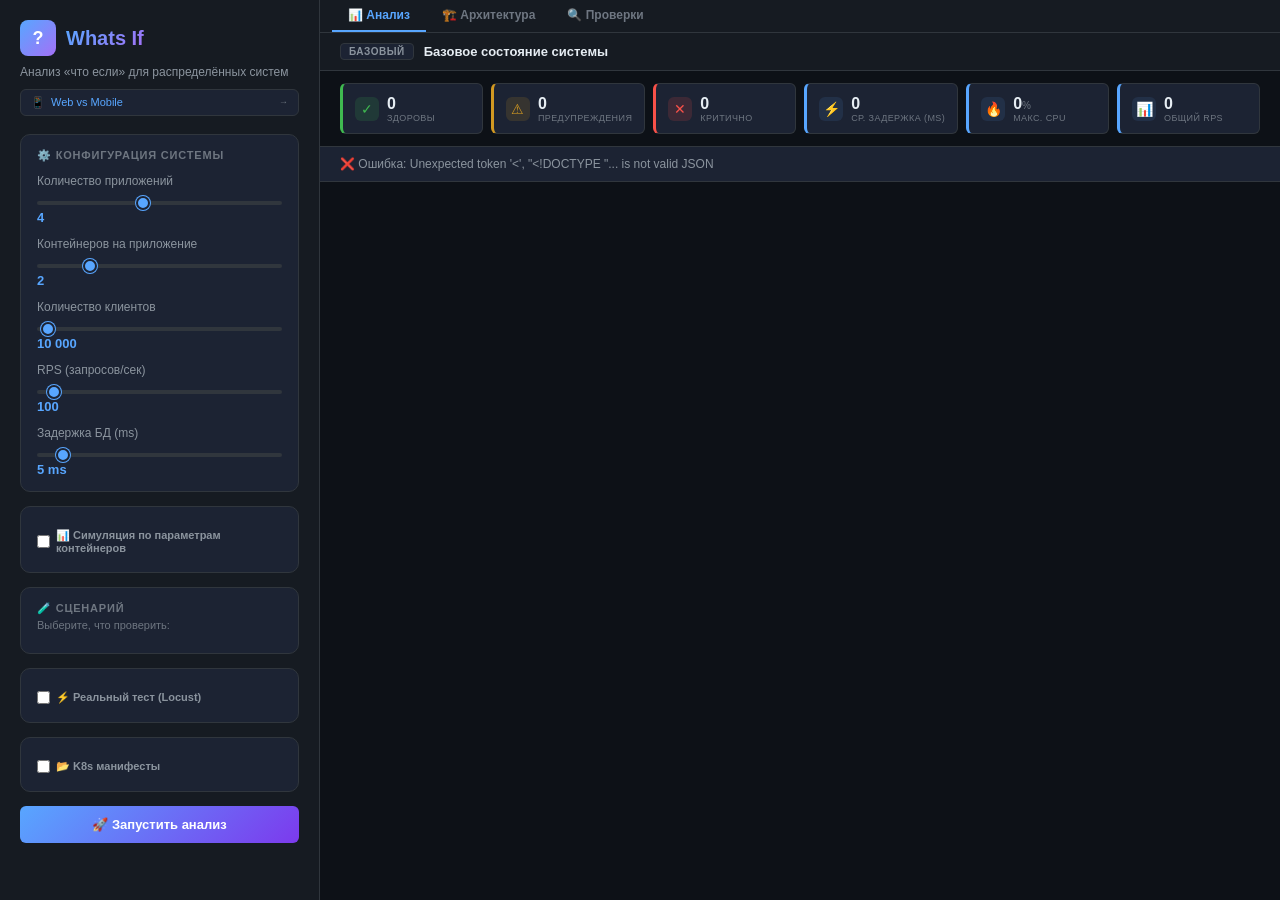
==== commit 5ed0fcd3: "Add auth middleware (API-Key), C4 diagram, prod docker-compose with Caddy, SSRF-safe locust runner -" ====
--- a/static/index.html
+++ b/static/index.html
@@ -56,6 +56,56 @@
     </div>
 
     <div class="panel-section">
+      <div class="capacities-toggle">
+        <label class="capacities-toggle-label">
+          <input type="checkbox" id="capacitiesCheck"> 📊 Симуляция по параметрам контейнеров
+        </label>
+      </div>
+      <div id="capacitiesConfig" style="display:none;margin-top:8px">
+        <div class="field">
+          <label for="capClients">Макс. клиентов</label>
+          <input type="number" id="capClients" class="cap-input" value="500000" min="1000" step="10000">
+        </div>
+        <div class="field">
+          <label for="capLbRps">Макс. RPS Load Balancer</label>
+          <input type="number" id="capLbRps" class="cap-input" value="5000" min="100" step="100">
+        </div>
+        <div class="field">
+          <label for="capGwRps">Макс. RPS Gateway</label>
+          <input type="number" id="capGwRps" class="cap-input" value="3000" min="100" step="100">
+        </div>
+        <div class="field">
+          <label for="capContMaxRps">Макс. RPS на контейнер</label>
+          <input type="number" id="capContMaxRps" class="cap-input" value="80" min="1" step="5">
+        </div>
+        <div class="field">
+          <label for="capContNormRps">Норма RPS на контейнер</label>
+          <input type="number" id="capContNormRps" class="cap-input" value="25" min="1" step="1">
+        </div>
+        <div class="field">
+          <label for="capDbLatNorm">Норма задержки БД (ms)</label>
+          <input type="number" id="capDbLatNorm" class="cap-input" value="5" min="1" step="1">
+        </div>
+        <div class="field">
+          <label for="capDbLatDanger">Критическая задержка БД (ms)</label>
+          <input type="number" id="capDbLatDanger" class="cap-input" value="50" min="10" step="5">
+        </div>
+        <div class="field">
+          <label for="capCpuNorm">Норма CPU контейнера (%)</label>
+          <input type="number" id="capCpuNorm" class="cap-input" value="25" min="1" max="100" step="1">
+        </div>
+        <div class="field">
+          <label for="capWarnPct">Порог предупреждения (%)</label>
+          <input type="number" id="capWarnPct" class="cap-input" value="50" min="1" max="100" step="5">
+        </div>
+        <div class="field">
+          <label for="capCritPct">Критический порог (%)</label>
+          <input type="number" id="capCritPct" class="cap-input" value="80" min="1" max="100" step="5">
+        </div>
+      </div>
+    </div>
+
+    <div class="panel-section">
       <h3>🧪 Сценарий</h3>
       <p class="section-hint">Выберите, что проверить:</p>
       <div id="scenarios" class="scenario-list"></div>
@@ -220,10 +270,25 @@
     <div id="tabArchitecture" class="tab-panel">
       <div class="top-bar">
         <div class="top-bar-left">
-          <span class="scenario-label">🏗️ Архитектура системы (BI_3049)</span>
+          <span class="scenario-label" id="archTitle">🏗️ Архитектура системы (BI_3049)</span>
         </div>
         <div class="last-updated" id="archUpdated"></div>
         <button class="btn-primary" id="archAnalyzeAllBtn" style="font-size:12px;padding:4px 10px;margin-left:8px">🚀 Анализировать всё</button>
+      </div>
+      <div style="padding:8px 16px;border-bottom:1px solid var(--border);display:flex;align-items:center;gap:10px;background:var(--bg-card)">
+        <label style="display:flex;align-items:center;gap:6px;font-size:11px;font-weight:600;color:var(--text-secondary);cursor:pointer;padding:4px 0">
+          <input type="file" id="archFileInput" accept=".drawio,.yaml,.yml" style="display:none">
+          <span style="font-size:14px">📂</span> Загрузить drawio / YAML
+        </label>
+        <span style="font-size:10px;color:var(--text-muted)" id="archFileName">BI_3049.drawio</span>
+        <button id="archResetBtn" style="font-size:10px;padding:2px 8px;background:transparent;border:1px solid var(--border);border-radius:var(--radius-sm);color:var(--text-secondary);cursor:pointer">✕ Сбросить</button>
+      </div>
+      <div style="padding:6px 16px;border-bottom:1px solid var(--border);display:flex;align-items:center;gap:8px;background:var(--bg-card);flex-wrap:wrap">
+        <span style="font-size:10px;font-weight:600;color:var(--text-muted);text-transform:uppercase">⚡ Реальный тест:</span>
+        <input type="text" id="archLocustUrl" placeholder="Target URL" value="http://localhost:8000" style="width:140px;padding:3px 6px;font-size:11px;background:var(--bg-main);color:var(--text-primary);border:1px solid var(--border);border-radius:var(--radius-sm);outline:none">
+        <input type="number" id="archLocustUsers" placeholder="Users" value="5" min="1" max="100" style="width:60px;padding:3px 6px;font-size:11px;background:var(--bg-main);color:var(--text-primary);border:1px solid var(--border);border-radius:var(--radius-sm);outline:none">
+        <input type="number" id="archLocustDuration" placeholder="Sec" value="10" min="5" max="300" style="width:55px;padding:3px 6px;font-size:11px;background:var(--bg-main);color:var(--text-primary);border:1px solid var(--border);border-radius:var(--radius-sm);outline:none">
+        <button id="archLocustRunBtn" style="font-size:10px;padding:3px 10px;background:var(--accent);color:#fff;border:none;border-radius:var(--radius-sm);cursor:pointer">▶ Запустить</button>
       </div>
       <div class="graph-container" style="position:relative">
         <div id="archGraph"></div>
--- a/static/css/style.css
+++ b/static/css/style.css
@@ -125,6 +125,42 @@
   accent-color: var(--accent);
 }
 
+.capacities-toggle {
+  margin-top: 4px;
+}
+
+.capacities-toggle-label {
+  display: flex;
+  align-items: center;
+  gap: 6px;
+  font-size: 11px;
+  font-weight: 600;
+  color: var(--text-secondary);
+  cursor: pointer;
+  padding: 4px 0;
+}
+
+.capacities-toggle-label input[type="checkbox"] {
+  accent-color: var(--accent);
+}
+
+.cap-input {
+  width: 100%;
+  padding: 4px 8px;
+  font-size: 11px;
+  font-family: inherit;
+  background: var(--bg-main);
+  color: var(--text-primary);
+  border: 1px solid var(--border);
+  border-radius: var(--radius-sm);
+  outline: none;
+  box-sizing: border-box;
+}
+
+.cap-input:focus {
+  border-color: var(--accent);
+}
+
 .manifest-app-row {
   display: flex;
   align-items: center;
